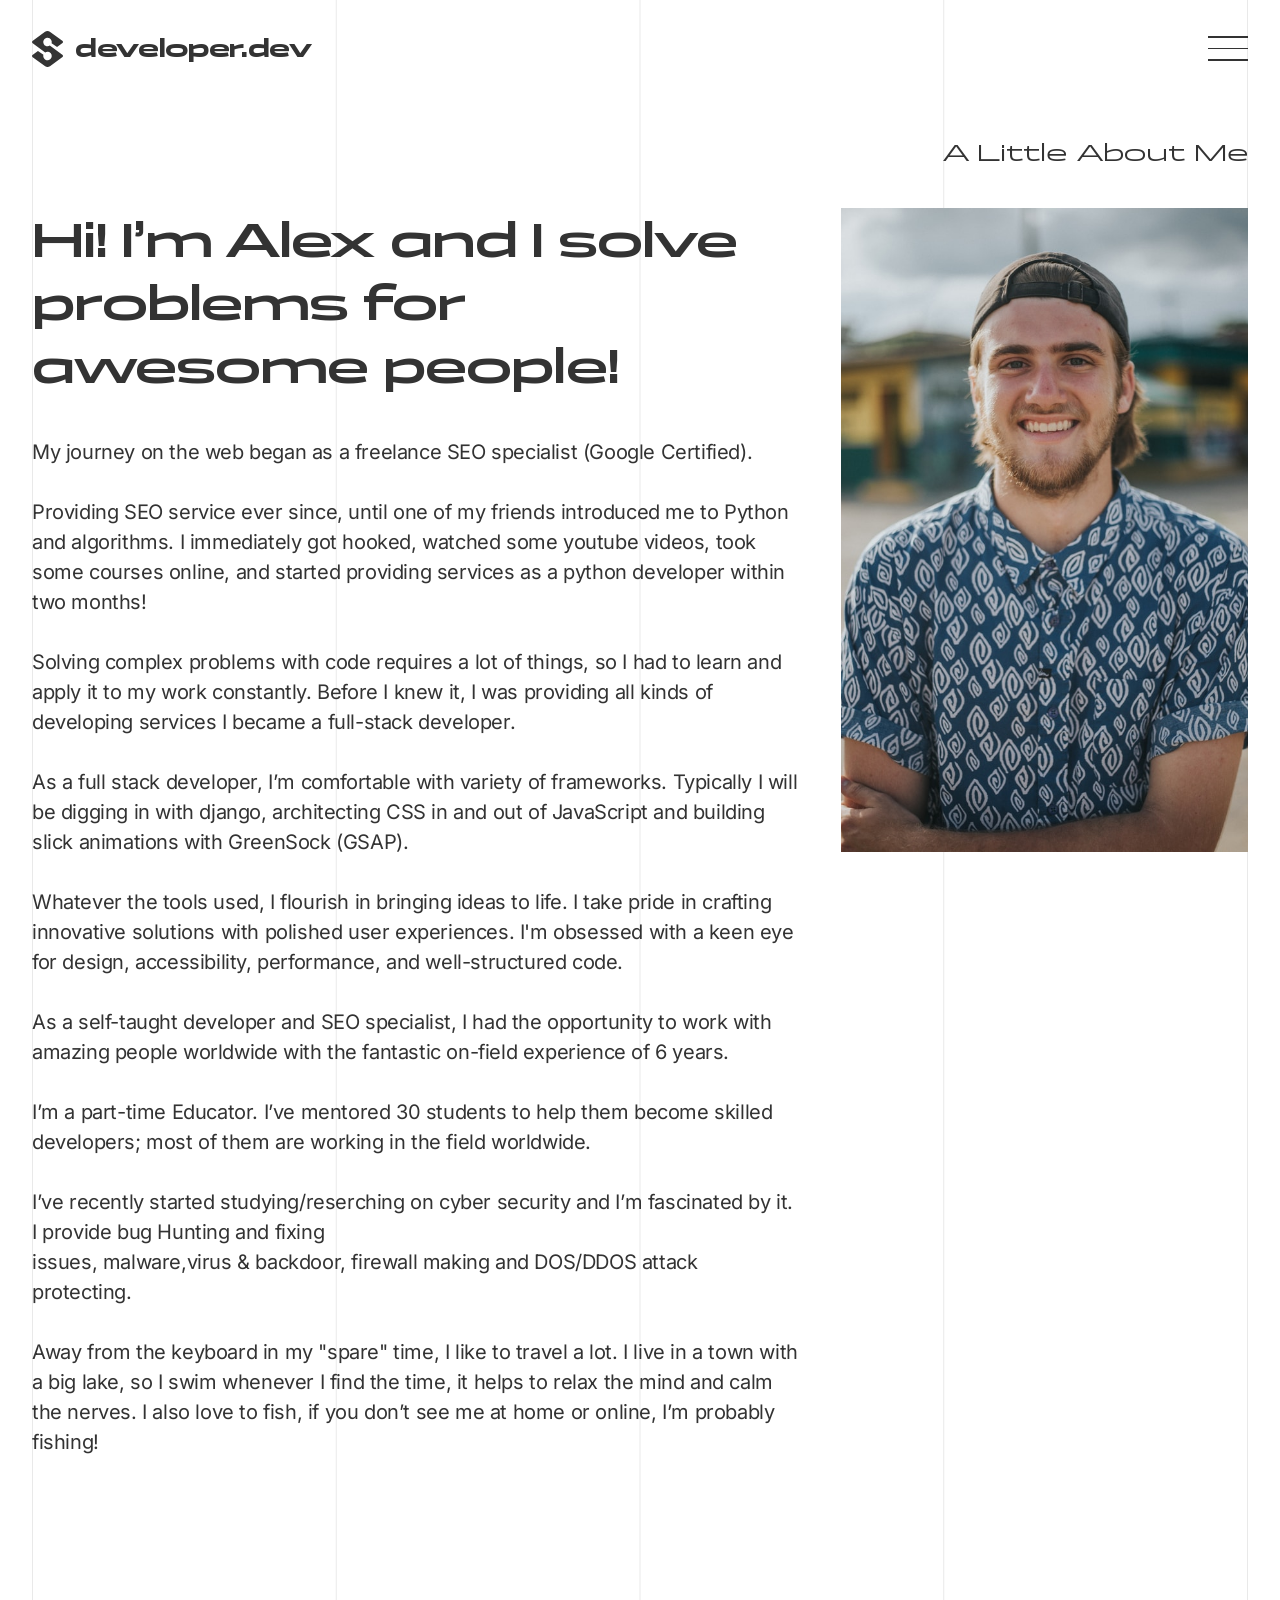
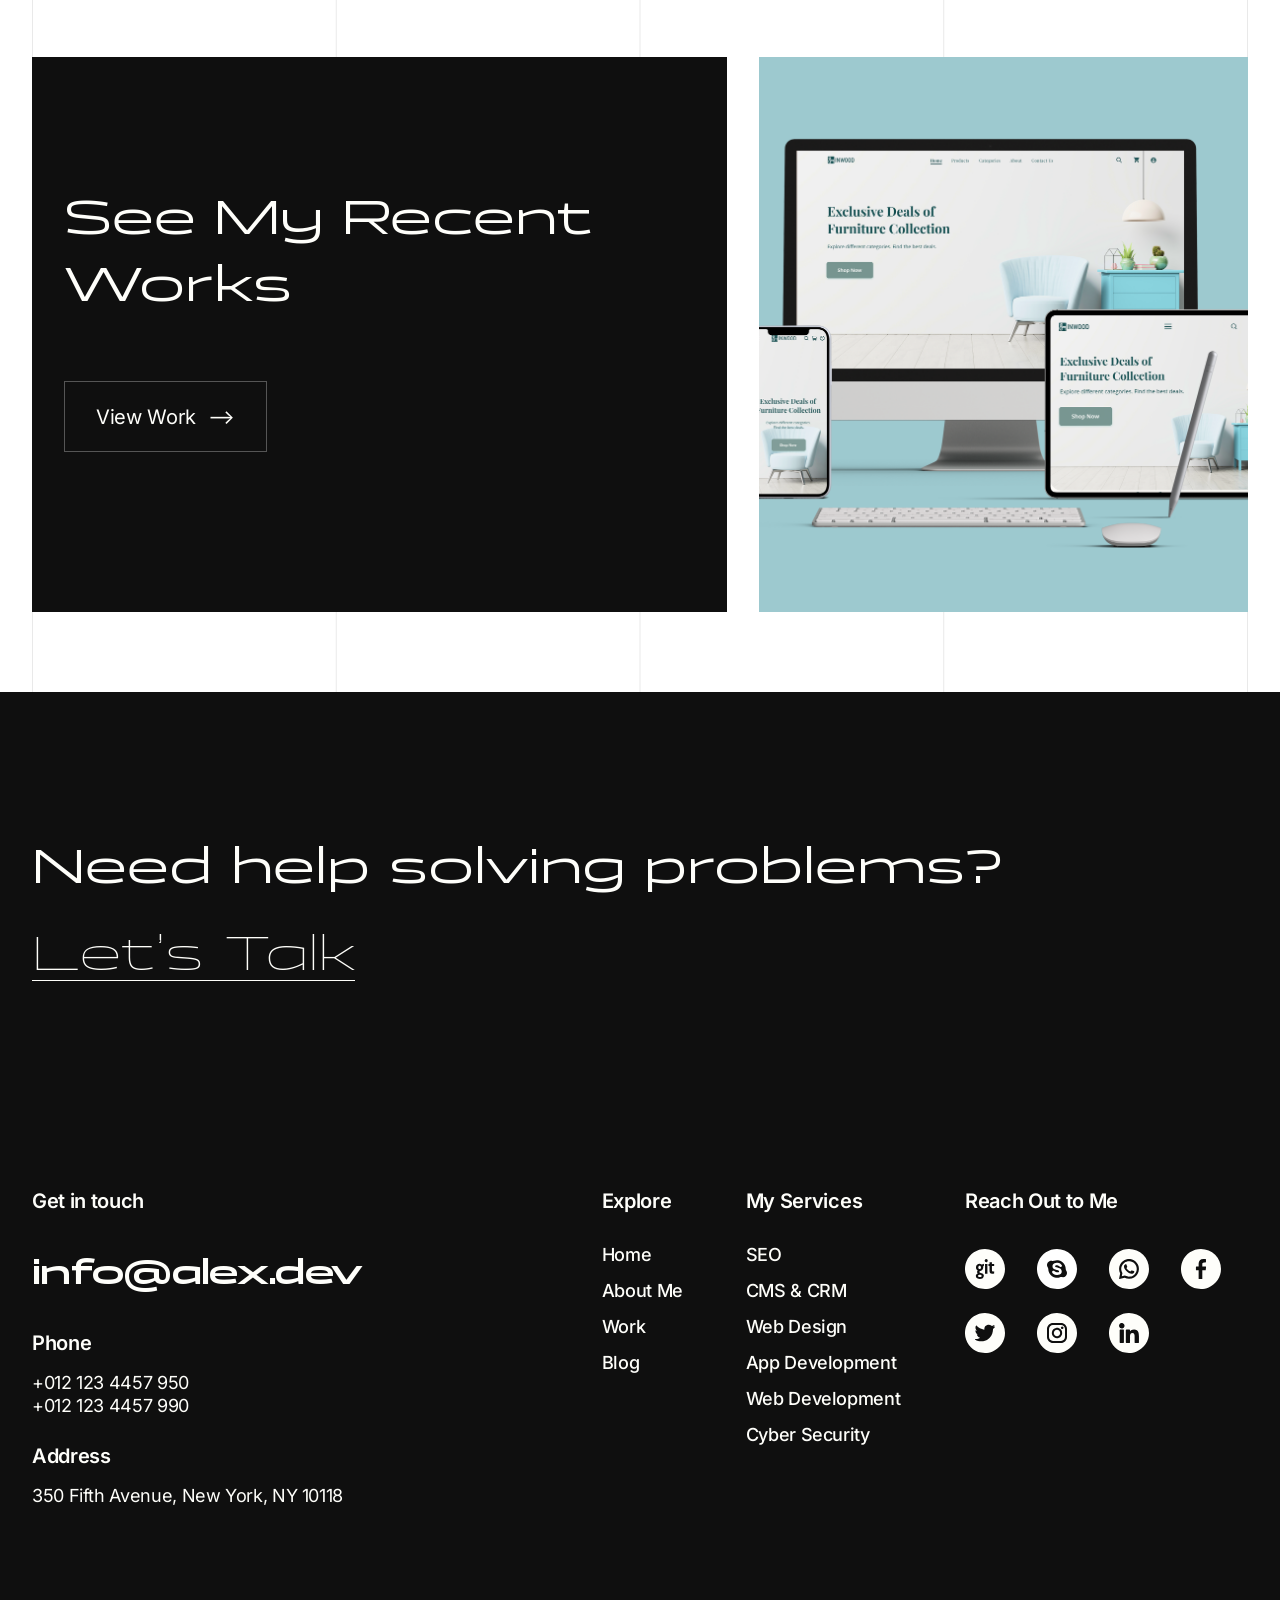
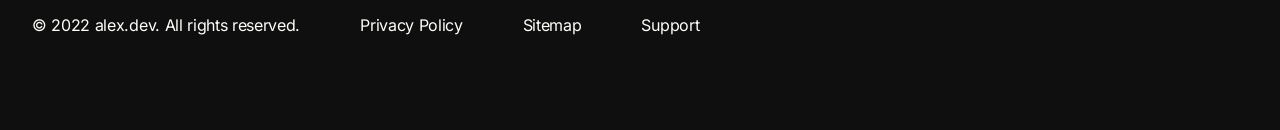
==== web/about.html @ d1924027 "lab3" ====
<!DOCTYPE html>
<html lang="en">
<head>
  <meta charset="UTF-8">
  <meta name="viewport" content="width=device-width, initial-scale=1.0">
  <meta name="description" content="A little about Alex, full stack developer and SEO specialist.">
  <title>About me — developer.dev</title>
  <link rel="icon" href="assets/figma/logo.svg" type="image/svg+xml">
  <link rel="stylesheet" href="fonts.css">
  <link rel="stylesheet" href="global.css">
  <link rel="stylesheet" href="styles.css">
  <link rel="stylesheet" href="app.css">
  <script src="script.js" defer></script>
</head>
<body>
<div class="site">
  <a class="skip-link" href="#main">Skip to content</a>
  <div class="ruled">
    <header class="header container">
      <a class="logo" href="index.html"><img class="logo__icon" src="assets/figma/logo.svg" width="31" height="36" alt="">developer.dev</a>
      <details class="menu">
        <summary class="menu__toggle" aria-label="Open navigation"><span class="menu__line"></span><span class="menu__line"></span><span class="menu__line"></span></summary>
        <nav class="menu__nav" aria-label="Main navigation"><ul class="menu__list"><li><a href="index.html">Homepage</a></li><li><a href="about.html" aria-current="page">About me</a></li><li><a href="work.html">My work</a></li><li><a href="contact.html">Contact us</a></li></ul></nav>
      </details>
    </header>
  </div>

  <main id="main">
    <section class="about-page ruled" aria-labelledby="about-title">
      <p class="about-page__label">A Little About Me</p>
      <div class="about-page__grid">
        <div>
          <h1 class="about-page__title" id="about-title">Hi! I’m Alex and I solve problems for awesome people!</h1>
          <div class="about-page__text">
            <p>My journey on the web began as a freelance SEO specialist (Google Certified).</p>
            <p>Providing SEO service ever since, until one of my friends introduced me to Python and algorithms. I immediately got hooked, watched some youtube videos, took some courses online, and started providing services as a python developer within two months!</p>
            <p>Solving complex problems with code requires a lot of things, so I had to learn and apply it to my work constantly. Before I knew it, I was providing all kinds of developing services I became a full-stack developer.</p>
            <p>As a full stack developer, I’m comfortable with variety of frameworks. Typically I will be digging in with django, architecting CSS in and out of JavaScript and building slick animations with GreenSock (GSAP).</p>
            <p>Whatever the tools used, I flourish in bringing ideas to life. I take pride in crafting innovative solutions with polished user experiences. I'm obsessed with a keen eye for design, accessibility, performance, and well-structured code.</p>
            <p>As a self-taught developer and SEO specialist, I had the opportunity to work with amazing people worldwide with the fantastic on-field experience of 6 years.</p>
            <p>I’m a part-time Educator. I’ve mentored 30 students to help them become skilled developers; most of them are working in the field worldwide.</p>
            <p>I’ve recently started studying/reserching on cyber security and I’m fascinated by it. I provide bug Hunting and fixing<br>issues, malware,virus &amp; backdoor, firewall making and DOS/DDOS attack protecting.</p>
            <p>Away from the keyboard in my "spare" time, I like to travel a lot. I live in a town with a big lake, so I swim whenever I find the time, it helps to relax the mind and calm the nerves. I also love to fish, if you don’t see me at home or online, I’m probably fishing!</p>
          </div>
        </div>
        <img class="about-page__image" src="assets/figma/alex.jpg" width="448" height="644" alt="Alex smiling outdoors in a patterned shirt and backwards cap">
      </div>
    </section>

    <section class="recent ruled" aria-labelledby="recent-title">
      <div class="recent__grid">
        <div class="recent__copy dark"><h2 class="heading" id="recent-title">See My Recent Works</h2><a class="button button_dark recent__button" href="work.html">View Work <span aria-hidden="true">⟶</span></a></div>
        <img class="recent__image" src="assets/figma/recent-work.png" width="555" height="555" alt="Furniture-shop website displayed on desktop, tablet and phone screens" loading="lazy">
      </div>
    </section>
  </main>

  <footer class="footer dark" id="footer">
    <h2 class="heading">Need help solving problems?<a class="footer__talk" href="contact.html">Let’s Talk</a></h2>
    <div class="footer__columns">
      <address><p class="footer__title">Get in touch</p><a class="footer__email" href="mailto:info@alex.dev">info@alex.dev</a><p class="footer__title footer__contact-title">Phone</p><p class="footer__contact-text"><a href="tel:+0121234457950">+012 123 4457 950</a><br><a href="tel:+0121234457990">+012 123 4457 990</a></p><p class="footer__title footer__contact-title">Address</p><p class="footer__contact-text">350 Fifth Avenue, New York, NY 10118</p></address>
      <nav aria-label="Footer navigation"><h3 class="footer__title">Explore</h3><ul class="footer__list"><li><a href="index.html">Home</a></li><li><a href="about.html">About Me</a></li><li><a href="work.html">Work</a></li><li><a href="index.html#writing">Blog</a></li></ul></nav>
      <div><h3 class="footer__title">My Services</h3><ul class="footer__list"><li><a href="index.html#seo">SEO</a></li><li><a href="index.html#development">CMS &amp; CRM</a></li><li><a href="index.html#platforms">Web Design</a></li><li><a href="index.html#development">App Development</a></li><li><a href="index.html#development">Web Development</a></li><li><a href="index.html#development">Cyber Security</a></li></ul></div>
      <div><h3 class="footer__title">Reach Out to Me</h3><a href="contact.html"><img class="footer__socials" src="assets/figma/socials-footer.svg" width="256" height="104" alt="GitHub, Skype, WhatsApp, Facebook, Twitter, Instagram and LinkedIn contact icons" loading="lazy"></a></div>
    </div>
    <div class="footer__bottom"><p>© 2022 alex.dev. All rights reserved.</p><a href="contact.html#demo-status">Privacy Policy</a><a href="#footer">Sitemap</a><a href="contact.html">Support</a></div>
  </footer>
</div>
</body>
</html>
---- web/fonts.css ----
/* The same fonts and weights used in the Figma file. Stored locally. */
@font-face { font-family: Panchang; src: url('assets/fonts/panchang-light.woff2') format('woff2'); font-weight: 200; font-display: swap; }
@font-face { font-family: Panchang; src: url('assets/fonts/panchang-regular.woff2') format('woff2'); font-weight: 400; font-display: swap; }
@font-face { font-family: Panchang; src: url('assets/fonts/panchang-semibold.woff2') format('woff2'); font-weight: 600; font-display: swap; }
@font-face { font-family: Panchang; src: url('assets/fonts/panchang-bold.woff2') format('woff2'); font-weight: 700; font-display: swap; }
@font-face { font-family: Inter; src: url('assets/fonts/inter-regular.ttf') format('truetype'); font-weight: 400; font-display: swap; }
@font-face { font-family: Inter; src: url('assets/fonts/inter-medium.ttf') format('truetype'); font-weight: 500; font-display: swap; }
@font-face { font-family: Inter; src: url('assets/fonts/inter-semibold.ttf') format('truetype'); font-weight: 600; font-display: swap; }
---- web/global.css ----
* { box-sizing: border-box; }
html { scroll-behavior: smooth; }
body { margin: 0; color: #333; background: #fff; font-family: Inter, Arial, sans-serif; letter-spacing: -0.02em; }
h1, h2, h3, p, figure, blockquote { margin: 0; }
h1, h2, h3 { font-weight: 400; }
a { color: inherit; text-decoration: none; }
img { display: block; max-width: 100%; height: auto; }
button, input, textarea { font: inherit; }
button, summary { cursor: pointer; }
address { font-style: normal; }
:focus-visible { outline: 2px solid #888; outline-offset: 5px; }
---- web/styles.css ----
.site { max-width: 1440px; margin: 0 auto; }
.container { width: calc(100% - 64px); margin: 0 auto; }
.dark { color: #fefefa; background: #0f0f0f; }
.ruled { position: relative; isolation: isolate; }
.site > .ruled { z-index: 10; }
.ruled::before { content: ''; position: absolute; z-index: -1; top: 0; bottom: 0; left: 32px; right: 32px; border-right: 1px solid #e9e9e9; background: linear-gradient(to right, #e9e9e9 1px, transparent 1px) 0 0 / 25% 100%; pointer-events: none; }
.ruled.dark::before { border-color: #242424; background-image: linear-gradient(to right, #242424 1px, transparent 1px); }
.skip-link { position: absolute; top: -80px; left: 20px; z-index: 20; padding: 12px 20px; background: white; color: #333; }
.skip-link:focus { top: 10px; }
.heading { font-family: Panchang, Arial, sans-serif; font-size: 64px; line-height: 84px; }
.heading, .hero__title, .history__title, .home-about__title, .skills__title, .service__title, .testimonial__name, .reason__title, .about-page__label, .featured__title, .featured__category, .featured__button, .featured__more .button, .contact__title { letter-spacing: 0; }
.button { display: inline-flex; align-items: center; justify-content: center; gap: 12px; min-height: 74px; padding: 23px 39px; border: 1px solid #333; background: transparent; color: inherit; font-size: 20px; line-height: 26px; }
.button:hover { background: #333; color: white; }
.button:active { transform: translateY(1px); }
.button_dark { border-color: #555; }
.button_dark:hover { background: #fefefa; color: #0f0f0f; }
.button_small { min-width: 220px; min-height: 71px; padding: 23px; font-size: 18px; line-height: 23px; }

.header { height: 97px; display: flex; align-items: center; justify-content: space-between; position: relative; z-index: 5; }
.logo { display: flex; align-items: center; gap: 12px; font-family: Panchang, sans-serif; font-size: 24px; font-weight: 700; line-height: 32px; }
.logo__icon { width: 31px; height: 36px; }
.menu { position: relative; }
.menu__toggle { display: flex; flex-direction: column; justify-content: space-between; width: 40px; height: 41px; padding: 8px 0; list-style: none; }
.menu__toggle::-webkit-details-marker { display: none; }
.menu__line { display: block; width: 40px; height: 1.7px; background: #333; }
.menu__nav { position: absolute; right: 0; top: 56px; width: 260px; padding: 24px; background: #0f0f0f; color: white; box-shadow: 0 8px 24px #0002; }
.menu__list { display: grid; gap: 20px; margin: 0; padding: 0; list-style: none; }
.menu__nav a:hover { text-decoration: underline; text-underline-offset: 6px; }

/* home */
.hero { min-height: 684px; padding: 100px 32px 102px; }
.hero__title { font-family: Panchang, sans-serif; font-size: 84px; font-weight: 700; line-height: 120px; }
.hero__button { margin-top: 48px; font-weight: 500; }
.home-about { min-height: 970px; display: grid; grid-template-columns: 841fr 455fr; align-items: center; gap: 80px; padding: 181px 32px; }
.home-about__title { font-family: Panchang, sans-serif; font-size: 24px; line-height: 31px; margin-bottom: 16px; }
.home-about__text { font-size: 48px; line-height: 80px; letter-spacing: -0.02em; }
.home-about__image { width: 100%; height: 607px; object-fit: cover; }
.history { min-height: 903px; padding: 100px 32px; display: grid; grid-template-columns: 789fr 555fr; gap: 32px; align-items: center; }
.history__title { font-family: Panchang, sans-serif; font-size: 84px; line-height: 120px; margin-bottom: 48px; }
.history__text { font-size: 24px; line-height: 50px; letter-spacing: -0.02em; }
.history__image { width: 100%; height: 703px; object-fit: cover; }
.skills { min-height: 970px; padding: 100px 0; }
.skills__inner { width: calc(100% - 298px); margin: auto; }
.skills__row { display: grid; grid-template-columns: 678fr 342fr; gap: 122px; align-items: center; min-height: 358px; }
.skills__row + .skills__row { margin-top: 36px; grid-template-columns: 339fr 689fr; gap: 114px; min-height: 376px; }
.skills__title { font-family: Panchang, sans-serif; font-size: 54px; line-height: 70px; margin-bottom: 32px; }
.skills__text { white-space: pre-line; font-size: 20px; line-height: 30px; letter-spacing: -0.02em; }
.skills__image { width: 100%; }
.development { min-height: 2247px; margin-top: -26px; display: grid; grid-template-columns: 822fr 554fr; padding-inline: 32px; }
.development__intro { padding: 100px 0; border-left: 1px solid #242424; }
.development__intro p { font-size: 24px; line-height: 29px; letter-spacing: -0.02em; margin-top: 20px; }
.development__list { border-left: 1px solid #242424; }
.service { position: relative; padding: 40px; }
.service + .service { margin-top: 32px; }
.service + .service::before { content: ''; position: absolute; top: -16px; left: 0; right: 0; border-top: 1px solid #242424; }
.service:first-child { padding-top: 100px; }
.service:last-child { padding-bottom: 160px; }
.service__title { font-family: Panchang, sans-serif; font-size: 36px; line-height: 47px; margin-bottom: 24px; }
.service__list { margin: 0; padding: 0; list-style: none; font-size: 18px; line-height: 22px; }
.service__list li + li { margin-top: 16px; }
.seo { min-height: 1076px; margin-top: -26px; padding: 124px 32px 100px; }
.seo__text { font-size: 24px; line-height: 50px; letter-spacing: -0.02em; margin-top: 20px; }
.seo__columns { display: grid; grid-template-columns: repeat(3, 1fr); gap: 32px; margin-top: 64px; }
.seo__list { min-height: 500px; background: #e9e9e9; padding: 40px 32px 40px 54px; margin: 0; font-size: 18px; line-height: 22px; letter-spacing: -0.02em; }
.seo__list li + li { margin-top: 32px; }
.platforms { min-height: 972px; margin-top: -20px; padding: 140px 32px 100px; }
.platforms__text { font-size: 24px; line-height: 50px; letter-spacing: -0.02em; margin-top: 20px; }
.platforms__logos { width: 100%; height: 370px; margin-top: 40px; }
.selected { min-height: 1623px; padding: 100px 32px 77px; }
.section-top { display: flex; justify-content: space-between; gap: 32px; align-items: center; }
.selected__columns { display: grid; grid-template-columns: 1fr 1fr; gap: 32px; margin-top: 68px; }
.selected__column:last-child { padding-top: 80px; text-align: right; }
.selected__card + .selected__card { margin-top: 80px; }
.selected__image { width: 100%; height: 430px; object-fit: cover; }
.selected__name { font-size: 48px; line-height: 58px; letter-spacing: -0.02em; margin-top: 40px; }
.selected__category { font-size: 18px; line-height: 23px; letter-spacing: -0.02em; margin-top: 16px; }
.testimonials { min-height: 1131px; padding: 98px 32px; }
.testimonials__grid { display: grid; grid-template-columns: 1fr 1fr; gap: 32px; margin-top: 80px; }
.testimonial { min-height: 658px; padding: 40px 52px 60px; background: #151515; text-align: center; }
.testimonial__image { width: 100px; height: 100px; border-radius: 50%; object-fit: cover; margin: 0 auto 32px; }
.testimonial__quote { font-size: 24px; line-height: 50px; letter-spacing: -0.02em; min-height: 300px; }
.testimonial__name { font-family: Panchang, sans-serif; font-size: 28px; font-weight: 700; line-height: 31px; margin-top: 60px; }
.testimonial__role { font-size: 18px; line-height: 22px; margin-top: 14px; }
.testimonials__arrows { display: flex; justify-content: flex-end; gap: 24px; margin-top: 80px; padding-right: 32px; font-size: 32px; line-height: 32px; }
.writing { min-height: 1053px; padding: 140px 32px 139px; border-top: 1px solid #242424; }
.writing__title { font-family: Panchang, sans-serif; font-size: 48px; font-weight: 600; line-height: 63px; letter-spacing: -0.02em; }
.writing__grid { display: grid; grid-template-columns: repeat(3, 1fr); gap: 32px; margin-top: 90px; }
.writing__image { width: 100%; height: 438px; object-fit: cover; }
.writing__date { font-size: 16px; font-weight: 600; line-height: 23px; color: #bac5da; margin-top: 32px; }
.writing__heading { font-size: 20px; font-weight: 500; line-height: 26px; letter-spacing: -0.02em; margin-top: 12px; }
.reasons { min-height: 889px; padding: 140px 0; }
.reasons__inner { width: calc(100% - 298px); margin: auto; }
.reasons__title { font-family: Panchang, sans-serif; font-size: 48px; font-weight: 600; line-height: 63px; letter-spacing: -0.02em; }
.reasons__grid { display: grid; grid-template-columns: 1fr 1fr; column-gap: 226px; row-gap: 150px; margin-top: 80px; }
.reason__title { font-family: Panchang, sans-serif; font-size: 28px; font-weight: 700; line-height: 31px; }
.reason__text { margin-top: 16px; font-size: 18px; line-height: 23px; letter-spacing: -0.02em; }
.clients { min-height: 667px; padding: 140px 32px; margin-top: -21px; }
.clients__title { max-width: 1052px; margin: auto; text-align: center; font-family: Panchang, sans-serif; font-size: 48px; font-weight: 600; line-height: 63px; letter-spacing: -0.02em; }
.clients__logos { width: 100%; height: 161px; margin-top: 100px; }

.about-page { min-height: 1390px; padding: 40px 32px 120px; }
.about-page__label { text-align: right; font-family: Panchang, sans-serif; font-size: 24px; line-height: 31px; margin-bottom: 40px; }
.about-page__grid { display: grid; grid-template-columns: 848fr 448fr; gap: 80px; align-items: start; }
.about-page__title { font-family: Panchang, sans-serif; font-size: 48px; font-weight: 600; line-height: 63px; letter-spacing: -0.02em; margin-bottom: 40px; }
.about-page__text { font-size: 20px; line-height: 30px; letter-spacing: -0.02em; }
.about-page__text p + p { margin-top: 30px; }
.about-page__image { width: 100%; height: 644px; object-fit: cover; }
.recent { min-height: 715px; padding: 80px 32px; }
.recent__grid { display: grid; grid-template-columns: 789fr 555fr; gap: 32px; }
.recent__copy { padding: 126px 32px; }
.recent__button { margin-top: 64px; min-height: 71px; padding: 19.5px 31px; line-height: 30px; }
.recent__image { width: 100%; height: 555px; object-fit: cover; }

.work-hero { min-height: 742px; padding: 40px 32px 120px; }
.work-hero__grid { display: grid; grid-template-columns: 859fr 437fr; gap: 80px; align-items: center; }
.work-hero__image { width: 100%; height: 582px; object-fit: cover; }
.featured { min-height: 2419px; padding: 80px 32px; }
.featured__title { font-family: Panchang, sans-serif; font-size: 84px; line-height: 120px; margin-bottom: 68px; }
.featured__row { display: grid; grid-template-columns: 1fr 1fr; gap: 32px; min-height: 430px; }
.featured__row + .featured__row { margin-top: 68px; }
.featured__image { width: 100%; height: 430px; object-fit: cover; }
.featured__copy { padding-top: 40px; }
.featured__row:nth-of-type(even) .featured__copy { padding-top: 51.5px; }
.featured__number { font-size: 16px; line-height: 21px; }
.featured__name { font-size: 48px; line-height: 58px; margin-top: 20px; }
.featured__category { font-family: Panchang, sans-serif; font-size: 24px; line-height: 31px; color: #60749b; margin-top: 20px; }
.featured__category_small { font-family: Inter, sans-serif; font-size: 18px; line-height: 23px; }
.featured__description { font-size: 18px; line-height: 23px; letter-spacing: -0.02em; margin-top: 20px; }
.featured__button { font-family: Panchang, sans-serif; font-size: 24px; line-height: 31px; min-height: 79px; padding: 23px 5px; margin-top: 40px; }
.featured__more { text-align: center; margin-top: 68px; }
.featured__more .button { font-family: Panchang, sans-serif; font-size: 24px; line-height: 31px; min-height: 79px; }

.footer { min-height: 1038px; padding: 140px 32px 60px; }
.footer_home { margin-top: 1px; }
.footer__talk { display: block; margin-top: 20px; font-weight: 200; text-decoration: underline; text-underline-offset: 10px; text-decoration-thickness: 1px; }
.footer__columns { display: grid; grid-template-columns: 470fr 85fr 153fr 256fr; column-gap: 137px; margin-top: 200px; }
.footer__title { font-size: 24px; font-weight: 600; line-height: 31px; }
.footer__email { display: block; margin-top: 24px; font-family: Panchang, sans-serif; font-size: 48px; font-weight: 600; line-height: 63px; letter-spacing: -0.02em; white-space: nowrap; }
.footer__contact-title { margin-top: 24px; }
.footer__contact-text { display: block; font-size: 18px; line-height: 23px; letter-spacing: -0.02em; margin-top: 12px; }
.footer__list { margin: 20px 0 0; padding: 0; list-style: none; font-size: 18px; font-weight: 500; line-height: 36px; letter-spacing: -0.02em; white-space: nowrap; }
.footer__socials { width: 256px; height: 104px; margin-top: 32px; }
.footer__bottom { display: flex; gap: 60px; margin-top: 108px; font-size: 16px; line-height: 21px; }
.footer a:hover { text-decoration: underline; text-underline-offset: 6px; }

.contact { display: grid; grid-template-columns: 939fr 501fr; min-height: 1337px; }
.contact__main { position: relative; padding: 140px 120px 80px 149px; }
.contact__close { position: absolute; top: 60px; left: 32px; width: 40px; height: 40px; }
.contact__close::before, .contact__close::after { content: ''; position: absolute; left: 19px; top: -7px; width: 1.5px; height: 55px; background: #fefefa; transform: rotate(45deg); }
.contact__close::after { transform: rotate(-45deg); }
.contact__title { font-family: Panchang, sans-serif; font-size: 36px; line-height: 47px; }
.contact__availability { margin-top: 40px; font-size: 20px; line-height: 30px; }
.contact__availability strong { font-weight: 500; }
.contact-form { margin-top: 40px; }
.contact-form__field + .contact-form__field { margin-top: 60px; }
.contact-form__label { display: block; margin-bottom: 12px; color: #c2c8d2; font-size: 18px; line-height: 23px; }
.contact-form__input { display: block; width: 100%; height: 78px; padding: 23px 19px; border: 1px solid #d0d0d0; border-radius: 0; background: #fff; color: #171735; font-size: 20px; line-height: 30px; }
.contact-form__input::placeholder { color: #171735; opacity: 1; }
.contact-form__input_name { box-shadow: 0 0 16px #ffffff80; background: #fffffc; }
.contact-form__input_email { height: 70px; padding-block: 19px; }
.contact-form__input_message { height: 244px; resize: vertical; padding: 23px; color: #333; }
.contact-form__input_message::placeholder { color: #333; }
.contact-form__submit { display: block; width: 100%; min-height: 63px; border: 1px solid #d0d0d0; background: white; color: #333; font-size: 24px; font-weight: 600; line-height: 31px; margin-top: 60px; }
.contact-form__submit:hover { background: #e5e5e5; }
.contact-form__status { font-size: 14px; line-height: 20px; margin-top: 12px; }
.contact-form__status:empty { display: none; }
.contact__aside { padding: 378px 60px 80px; background: white; color: #333; }
.contact__email-label { font-size: 20px; font-weight: 500; line-height: 26px; }
.contact__email { display: block; font-family: Panchang, sans-serif; font-size: 48px; font-weight: 600; line-height: 63px; letter-spacing: -0.02em; margin-top: 16px; }
.contact__phone { margin-top: 200px; }
.contact__phone-title { font-size: 24px; font-weight: 600; line-height: 31px; }
.contact__numbers { display: block; margin-top: 20px; font-size: 18px; line-height: 23px; letter-spacing: -0.02em; }
.contact__socials { width: 220px; height: 40px; margin-top: 40px; }
.studio { grid-column: 1 / -1; padding: 80px 32px; border-top: 1px solid #e9e9e9; }
.studio__intro { display: flex; justify-content: space-between; align-items: flex-end; gap: 40px; margin-bottom: 32px; }
.studio__title { font-family: Panchang, sans-serif; font-size: 36px; line-height: 47px; letter-spacing: 0; }
.studio__text { max-width: 700px; margin-top: 20px; font-size: 20px; line-height: 30px; }
.studio__address { font-size: 18px; line-height: 28px; flex-shrink: 0; }
.studio__address a { text-decoration: underline; text-underline-offset: 4px; }
.studio__map { display: block; width: 100%; height: 430px; border: 0; background: #e9e9e9; }
.studio__note { margin-top: 16px; font-size: 14px; line-height: 22px; }

@media (max-width: 1350px) {
  .hero__title { font-size: 64px; line-height: 1.45; }
  .heading, .history__title, .featured__title { font-size: 48px; line-height: 1.4; }
  .home-about__text { font-size: 36px; line-height: 1.5; }
  .home-about, .about-page__grid, .work-hero__grid { gap: 40px; }
  .skills__inner, .reasons__inner { width: calc(100% - 100px); }
  .skills__row, .skills__row + .skills__row { gap: 60px; }
  .skills__title { font-size: 42px; }
  .service { padding-inline: 24px; }
  .service__title { font-size: 28px; line-height: 1.4; }
  .reasons__grid { column-gap: 80px; }
  .footer__columns { column-gap: 50px; }
  .footer__email { font-size: 34px; }
  .footer__title { font-size: 20px; }
  .contact__main { padding-inline: 90px 60px; }
  .contact__aside { padding-inline: 40px; }
  .contact__email { font-size: 36px; line-height: 1.4; }
}
@media (max-width: 1023px) {
  .container { width: calc(100% - 40px); }
  .ruled::before { left: 20px; right: 20px; background-size: 50% 100%; }
  .logo { font-size: 18px; gap: 8px; }
  .logo__icon { width: 24px; height: 28px; }
  .menu__toggle, .menu__line { width: 28px; }
  .menu__toggle { height: 32px; }
  .hero { min-height: auto; padding: 60px 20px 80px; }
  .hero__title { font-size: 34px; line-height: 1.5; }
  .hero__title br { display: initial; }
  .heading, .history__title, .featured__title, .skills__title, .reasons__title, .clients__title, .writing__title { font-size: 32px; line-height: 1.4; }
  .home-about, .history, .skills__row, .skills__row + .skills__row, .development, .seo__columns, .selected__columns, .testimonials__grid, .writing__grid, .reasons__grid, .about-page__grid, .recent__grid, .work-hero__grid, .featured__row, .footer__columns, .contact { grid-template-columns: 1fr; }
  .home-about, .history, .seo, .platforms, .selected, .testimonials, .writing, .reasons, .clients, .about-page, .recent, .work-hero, .featured, .footer { min-height: auto; padding: 60px 20px; }
  .home-about__text { font-size: 28px; line-height: 1.6; }
  .home-about__image, .history__image, .about-page__image, .work-hero__image, .recent__image { height: auto; max-height: 600px; object-fit: cover; }
  .history__text, .seo__text, .platforms__text { font-size: 20px; line-height: 1.8; }
  .skills { min-height: auto; padding-block: 60px; }
  .skills__inner, .reasons__inner { width: calc(100% - 40px); }
  .skills__image { max-width: 300px; margin: auto; }
  .skills__row + .skills__row .skills__image { order: 2; }
  .development { min-height: auto; margin: 0; padding-inline: 20px; }
  .development > * { min-width: 0; }
  .development .heading { font-size: 28px; overflow-wrap: anywhere; }
  .development__intro { padding-block: 60px; }
  .service, .service:first-child { padding: 40px 20px; }
  .service__title { font-size: 28px; }
  .seo, .platforms, .clients { margin-top: 0; }
  .seo__list { min-height: auto; }
  .platforms__logos { height: auto; }
  .platforms .heading { font-size: 28px; }
  .section-top { align-items: flex-start; flex-direction: column; }
  .selected__column:last-child { padding-top: 0; text-align: left; }
  .selected__image, .writing__image, .featured__image { height: auto; aspect-ratio: 1.56; object-fit: cover; }
  .selected__name { font-size: 36px; }
  .testimonial { padding-inline: 24px; }
  .testimonial__quote { font-size: 20px; line-height: 1.8; min-height: auto; }
  .testimonial__name { font-size: 23px; }
  .writing__grid, .reasons__grid { gap: 60px; }
  .clients__logos { height: auto; }
  .about-page__title { font-size: 32px; line-height: 1.4; }
  .about-page__label { font-size: 18px; }
  .recent__copy { padding: 60px 24px; }
  .featured__title { margin-bottom: 40px; }
  .featured__row { gap: 40px; }
  .featured__row:nth-of-type(even) .featured__image { order: 2; }
  .featured__copy, .featured__row:nth-of-type(even) .featured__copy { padding-top: 0; }
  .featured__name { font-size: 40px; }
  .featured__category { font-size: 20px; }
  .featured__more .button { font-size: 18px; padding-inline: 20px; }
  .footer__columns { gap: 40px; margin-top: 80px; }
  .footer__email { font-size: 28px; }
  .footer__bottom { flex-wrap: wrap; gap: 24px; margin-top: 60px; font-size: 14px; }
  .contact { min-height: 0; }
  .contact__main { padding: 120px 24px 60px; }
  .contact__close { top: 40px; left: 24px; width: 28px; height: 28px; }
  .contact__close::before, .contact__close::after { height: 36px; left: 13px; top: -4px; }
  .contact__title { font-size: 26px; line-height: 1.5; }
  .contact-form__input { font-size: 16px; }
  .contact-form__input_message { height: 320px; }
  .contact__aside { padding: 60px 24px; }
  .contact__phone { margin-top: 60px; }
  .studio { padding: 60px 24px; }
  .studio__intro { flex-direction: column; align-items: flex-start; gap: 24px; }
  .studio__title { font-size: 26px; line-height: 1.5; }
  .studio__map { height: 300px; }
}
@media (prefers-reduced-motion: reduce) { html { scroll-behavior: auto; } }
---- web/app.css ----
[hidden] { display: none !important; }
.app-page a:not(.button):hover { text-decoration: underline; }
.app-page { padding: 64px 32px 100px; min-height: 70vh; }
.app-page h1 { font-family: Panchang, Arial, sans-serif; font-size: clamp(28px, 4vw, 52px); line-height: 1.4; margin-bottom: 24px; }
.app-page h2 { font-size: 28px; margin-bottom: 20px; }
.app-page p { line-height: 1.7; }
.app-page .button { min-height: 46px; padding: 12px 20px; font-size: 16px; line-height: 1.4; }
.app-grid { display: grid; grid-template-columns: repeat(auto-fit, minmax(min(100%, 300px), 1fr)); gap: 24px; }
.app-card { display: flex; flex-direction: column; border: 1px solid #ddd; padding: 24px; background: #fefefa; overflow-wrap: anywhere; }
.app-card img { width: 100%; height: 210px; object-fit: cover; margin-bottom: 20px; background: #e9e9e9; }
.app-card .app-price { font-size: 26px; font-weight: 600; margin: 18px 0; }
.app-card__bottom { margin-top: auto; }
.app-card__actions { display: grid; grid-template-columns: repeat(2, minmax(0, 1fr)); gap: 8px; }
.app-card__actions .button { min-width: 0; padding-inline: 10px; }
.app-toolbar { display: flex; flex-wrap: wrap; align-items: end; gap: 16px; margin-bottom: 32px; }
.app-toolbar label { display: grid; gap: 8px; font-size: 15px; line-height: 1.6; }
.app-toolbar input, .app-toolbar select, .app-table input { width: 100%; padding: 12px; border: 1px solid #aaa; border-radius: 0; color: #333; background: white; font: inherit; }
.app-toolbar input, .app-toolbar select, .app-toolbar > .button { height: 48px; min-height: 48px; }
.app-check { display: flex; align-items: start; gap: 12px; line-height: 1.6; }
.contact-form .app-check { margin-top: 24px; font-size: 14px; }
.contact-form .app-check a { text-decoration: underline; }
.app-check input { width: auto; margin-top: 6px; }
.app-check a, .app-note a, .privacy-copy a { text-decoration: underline; }
.app-status { min-height: 24px; color: #444; line-height: 1.6; }
.app-status[data-error="true"] { color: #ad2020; }
.dark .app-status { color: #fefefa; }
.dark .app-status[data-error="true"] { color: #ffb6b6; }
.app-note { margin: 16px 0 24px; color: #666; font-size: 15px; }
.app-table-wrap { overflow-x: auto; }
.app-table { width: 100%; border-collapse: collapse; font-size: 15px; }
.app-table th, .app-table td { padding: 16px 10px; border-bottom: 1px solid #ddd; text-align: left; vertical-align: top; }
.app-table th { font-weight: 600; }
.app-table input[type="number"] { width: 84px; }
.app-table button { margin: 4px; }
.app-table caption { text-align: left; padding-bottom: 16px; font-size: 20px; }
.app-muted { color: #666; font-size: 14px; }
.app-list { padding: 0; list-style: none; }
.app-list li { padding: 18px 0; border-bottom: 1px solid #ddd; line-height: 1.7; overflow-wrap: anywhere; }
.app-product { display: grid; grid-template-columns: 1fr 1fr; gap: 40px; }
.app-product > img { width: 100%; max-height: 500px; object-fit: cover; }
.app-product .app-price { font-size: 32px; margin: 24px 0; }
.app-product p { white-space: pre-wrap; }
.app-gallery { display: flex; flex-wrap: wrap; gap: 16px; margin-top: 20px; }
.app-gallery img { width: 180px; height: 130px; object-fit: cover; }
.app-toast { position: fixed; right: 20px; bottom: 20px; max-width: min(430px, calc(100vw - 40px)); padding: 18px 24px; background: #0f0f0f; color: white; z-index: 30; box-shadow: 0 4px 24px #0004; }
.privacy-copy { max-width: 850px; }
.privacy-copy p, .privacy-copy h2 { margin-top: 24px; }
@media (max-width: 700px) {
  .app-page { padding: 40px 20px 64px; }
  .app-product { grid-template-columns: 1fr; }
}
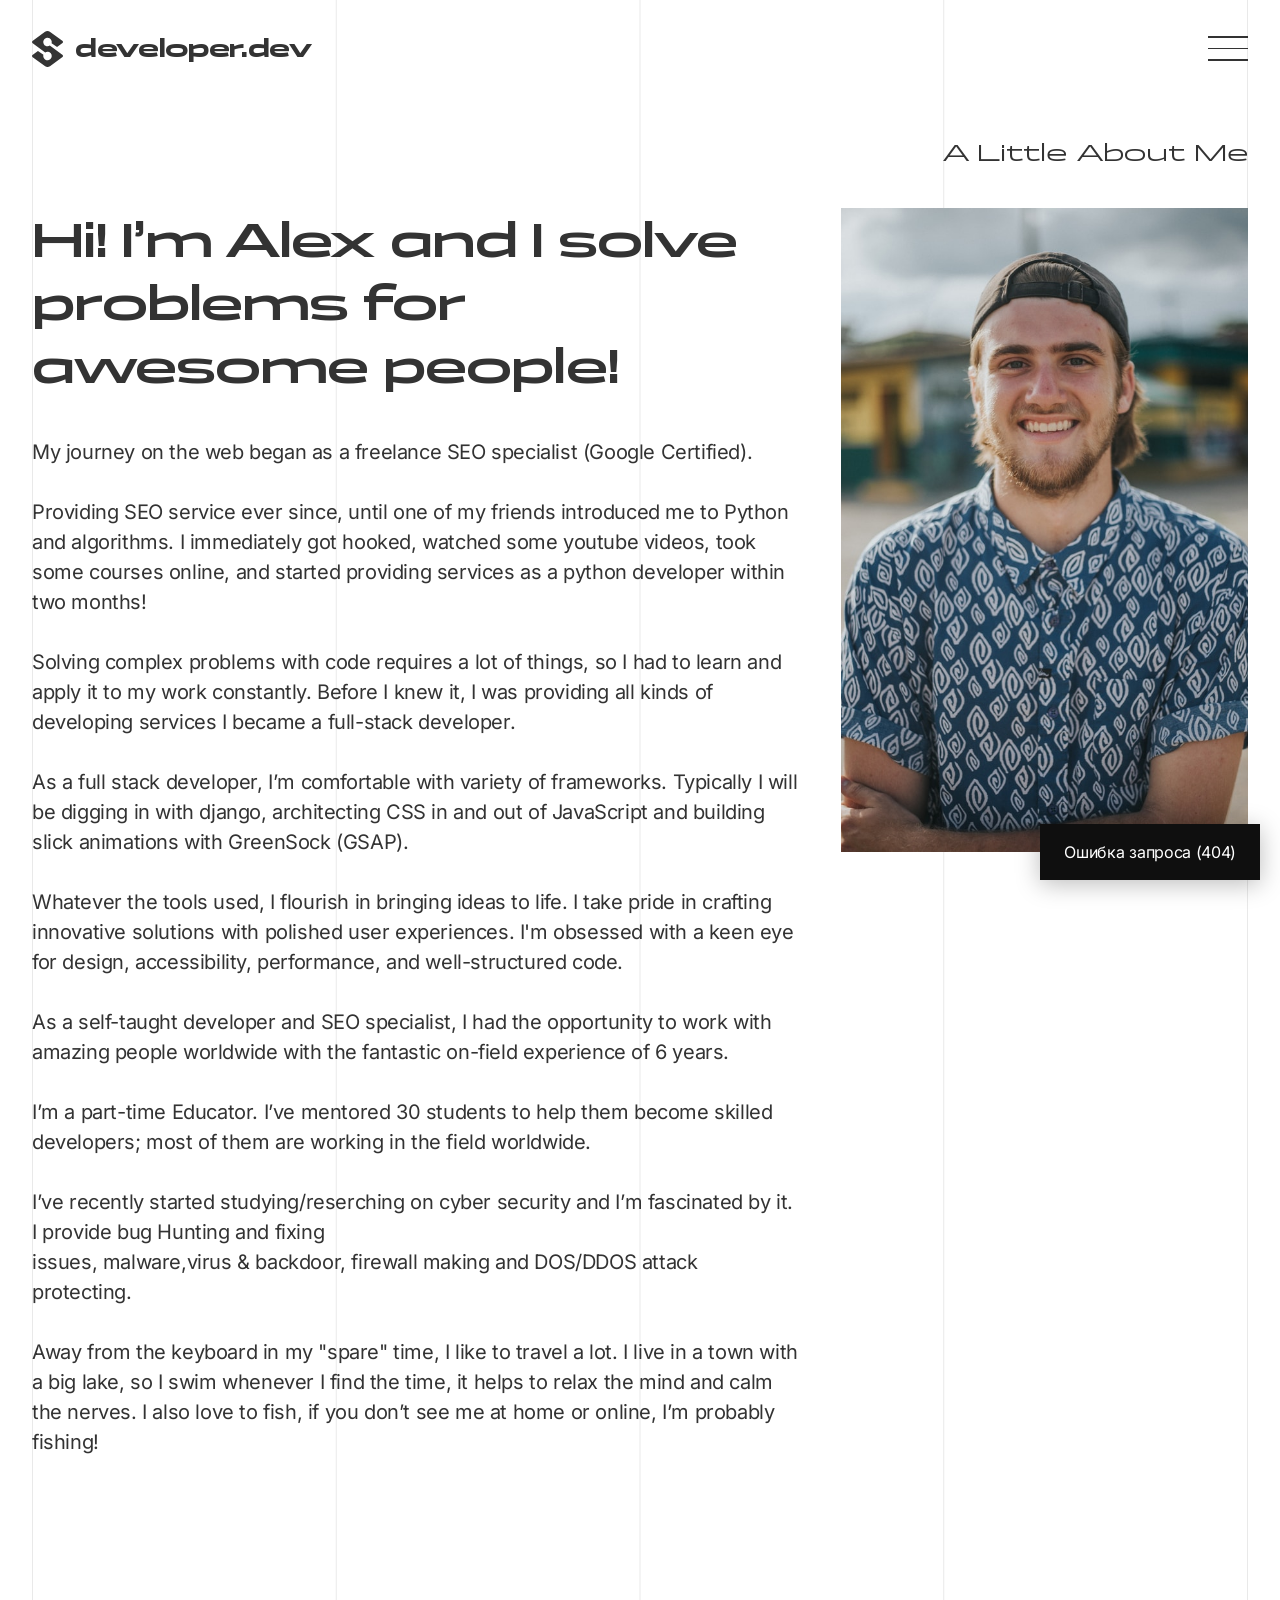
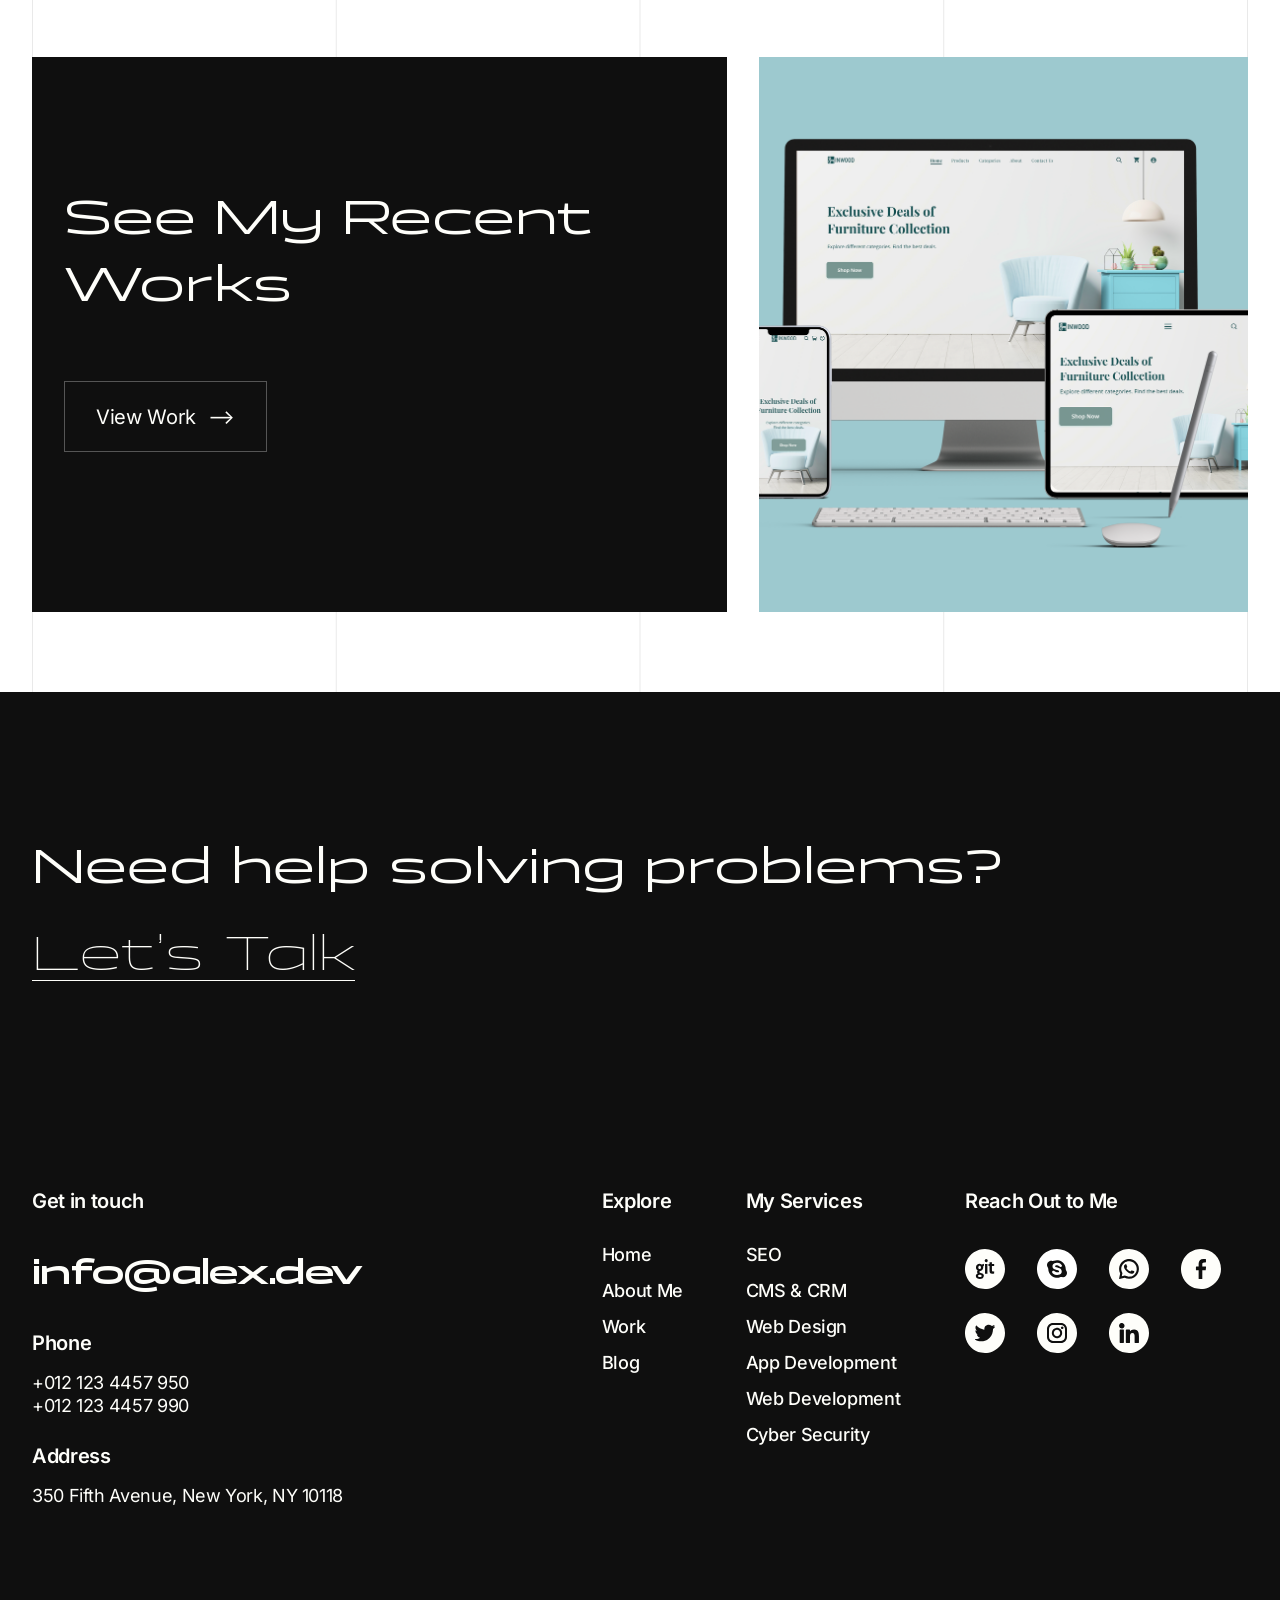
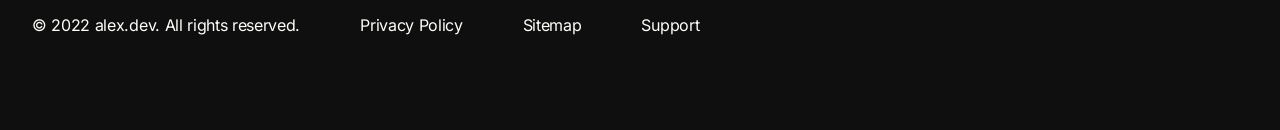
==== commit 52e3cc99: "web-3 fixes + cart + login" ====
--- a/web/about.html
+++ b/web/about.html
@@ -9,8 +9,8 @@
   <link rel="stylesheet" href="fonts.css">
   <link rel="stylesheet" href="global.css">
   <link rel="stylesheet" href="styles.css">
-  <link rel="stylesheet" href="app.css">
-  <script src="script.js" defer></script>
+  <link rel="stylesheet" href="app.css?v=2">
+  <script src="script.js?v=2" defer></script>
 </head>
 <body>
 <div class="site">
--- a/web/app.css
+++ b/web/app.css
@@ -14,6 +14,10 @@
 .app-card__actions .button { min-width: 0; padding-inline: 10px; }
 .app-toolbar { display: flex; flex-wrap: wrap; align-items: end; gap: 16px; margin-bottom: 32px; }
 .app-toolbar label { display: grid; gap: 8px; font-size: 15px; line-height: 1.6; }
+.app-form { display: grid; gap: 18px; max-width: 540px; margin-bottom: 24px; }
+.app-form label { display: grid; gap: 8px; font-size: 15px; line-height: 1.6; }
+.app-form input { width: 100%; padding: 12px; border: 1px solid #aaa; color: #333; background: white; font: inherit; }
+.app-form button { justify-self: start; }
 .app-toolbar input, .app-toolbar select, .app-table input { width: 100%; padding: 12px; border: 1px solid #aaa; border-radius: 0; color: #333; background: white; font: inherit; }
 .app-toolbar input, .app-toolbar select, .app-toolbar > .button { height: 48px; min-height: 48px; }
 .app-check { display: flex; align-items: start; gap: 12px; line-height: 1.6; }
